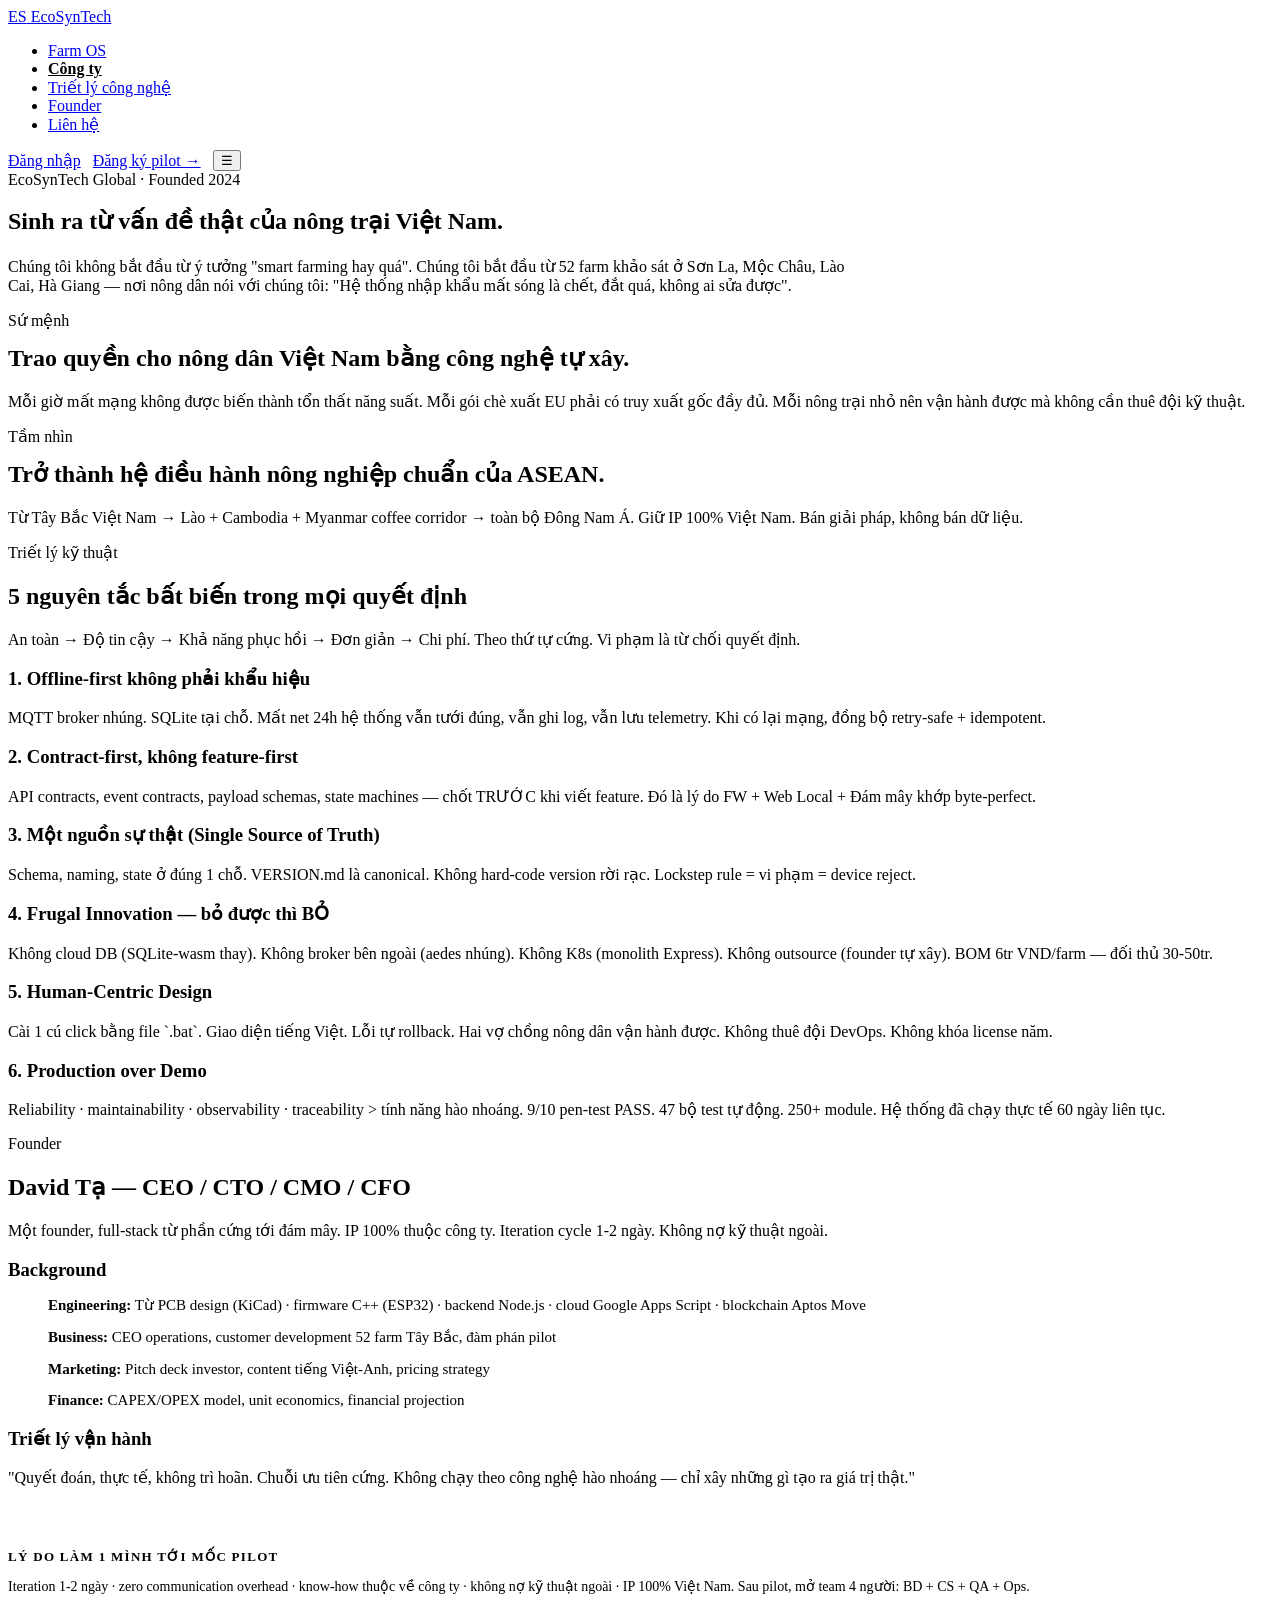
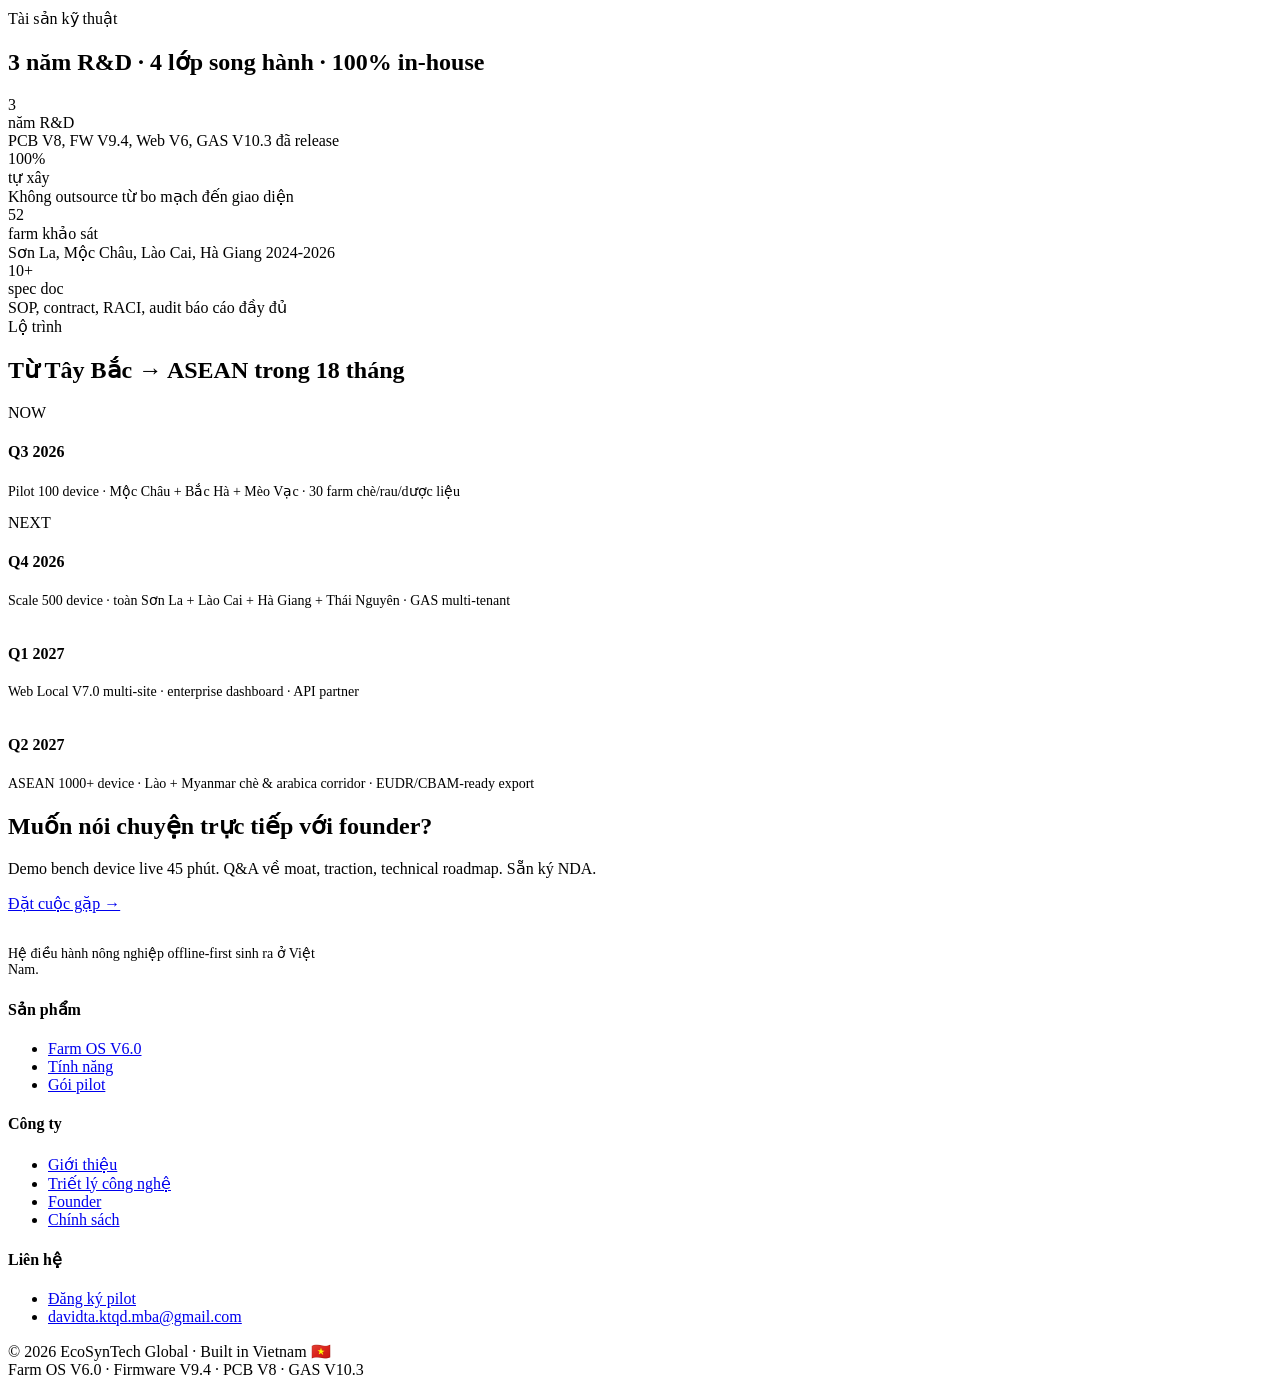
==== about.html @ 5f827bb7 "feat: initial deploy 4-page landing EcoSynTech 2026-06" ====
<!doctype html>
<html lang="vi">
<head>
<meta charset="utf-8">
<meta name="viewport" content="width=device-width, initial-scale=1, viewport-fit=cover">
<title>Về EcoSynTech Global — Founder, sứ mệnh, triết lý công nghệ</title>
<meta name="description" content="EcoSynTech Global: công ty công nghệ nông nghiệp sinh ra ở Việt Nam. Founder full-stack tự xây từ bo mạch đến đám mây. Frugal Innovation · Human-Centric Design.">
<meta name="theme-color" content="#225433">
<link rel="preconnect" href="https://fonts.googleapis.com">
<link rel="preconnect" href="https://fonts.gstatic.com" crossorigin>
<link href="https://fonts.googleapis.com/css2?family=DM+Sans:wght@400;500;600;700&family=Space+Grotesk:wght@400;500;600;700&display=swap" rel="stylesheet">
<link rel="stylesheet" href="/css/landing.css">
</head>
<body>

<header class="nav">
  <div class="container nav-inner">
    <a href="/" class="brand">
      <span class="brand-mark">ES</span>
      <span>EcoSynTech</span>
    </a>
    <nav>
      <ul class="nav-links" id="navLinks">
        <li><a href="/farm-os.html">Farm OS</a></li>
        <li><a href="/about.html" style="color:var(--primary);font-weight:700;">Công ty</a></li>
        <li><a href="#tech">Triết lý công nghệ</a></li>
        <li><a href="#founder">Founder</a></li>
        <li><a href="/pilot.html">Liên hệ</a></li>
      </ul>
    </nav>
    <div style="display:flex;align-items:center;gap:12px;">
      <a href="/launcher.html" class="btn btn-ghost btn-sm">Đăng nhập</a>
      <a href="/pilot.html" class="btn btn-primary btn-sm">Đăng ký pilot →</a>
      <button class="nav-toggle" id="navToggle" aria-label="Menu">☰</button>
    </div>
  </div>
</header>

<!-- Hero About -->
<section class="hero">
  <div class="container">
    <div style="max-width:840px;">
      <span class="pill pill-amber"><span class="pill-dot"></span>EcoSynTech Global · Founded 2024</span>
      <h1 style="margin-top:18px;">Sinh ra từ <span class="em">vấn đề thật</span> của nông trại Việt Nam.</h1>
      <p class="lead" style="margin-top:22px;">Chúng tôi không bắt đầu từ ý tưởng "smart farming hay quá". Chúng tôi bắt đầu từ 52 farm khảo sát ở Sơn La, Mộc Châu, Lào Cai, Hà Giang — nơi nông dân nói với chúng tôi: "Hệ thống nhập khẩu mất sóng là chết, đắt quá, không ai sửa được".</p>
    </div>
  </div>
</section>

<!-- Mission + Vision -->
<section class="section">
  <div class="container">
    <div class="grid grid-2" style="gap:60px;align-items:start;">
      <div>
        <span class="eyebrow">Sứ mệnh</span>
        <h2 style="margin-top:14px;">Trao quyền cho nông dân Việt Nam bằng công nghệ tự xây.</h2>
        <p class="lead" style="margin-top:20px;">Mỗi giờ mất mạng không được biến thành tổn thất năng suất. Mỗi gói chè xuất EU phải có truy xuất gốc đầy đủ. Mỗi nông trại nhỏ nên vận hành được mà không cần thuê đội kỹ thuật.</p>
      </div>
      <div>
        <span class="eyebrow">Tầm nhìn</span>
        <h2 style="margin-top:14px;">Trở thành hệ điều hành nông nghiệp chuẩn của ASEAN.</h2>
        <p class="lead" style="margin-top:20px;">Từ Tây Bắc Việt Nam → Lào + Cambodia + Myanmar coffee corridor → toàn bộ Đông Nam Á. Giữ IP 100% Việt Nam. Bán giải pháp, không bán dữ liệu.</p>
      </div>
    </div>
  </div>
</section>

<!-- Philosophy -->
<section class="section section-dark" id="tech">
  <div class="container">
    <div class="section-head">
      <span class="eyebrow" style="color:var(--amber);">Triết lý kỹ thuật</span>
      <h2>5 nguyên tắc bất biến trong mọi quyết định</h2>
      <p class="lead">An toàn → Độ tin cậy → Khả năng phục hồi → Đơn giản → Chi phí. Theo thứ tự cứng. Vi phạm là từ chối quyết định.</p>
    </div>

    <div class="grid grid-2">
      <div class="card card-dark" style="background:rgba(255,255,255,0.05);border-color:rgba(255,255,255,0.10);">
        <h3>1. Offline-first không phải khẩu hiệu</h3>
        <p class="muted" style="margin-top:10px;">MQTT broker nhúng. SQLite tại chỗ. Mất net 24h hệ thống vẫn tưới đúng, vẫn ghi log, vẫn lưu telemetry. Khi có lại mạng, đồng bộ retry-safe + idempotent.</p>
      </div>
      <div class="card card-dark" style="background:rgba(255,255,255,0.05);border-color:rgba(255,255,255,0.10);">
        <h3>2. Contract-first, không feature-first</h3>
        <p class="muted" style="margin-top:10px;">API contracts, event contracts, payload schemas, state machines — chốt TRƯỚC khi viết feature. Đó là lý do FW + Web Local + Đám mây khớp byte-perfect.</p>
      </div>
      <div class="card card-dark" style="background:rgba(255,255,255,0.05);border-color:rgba(255,255,255,0.10);">
        <h3>3. Một nguồn sự thật (Single Source of Truth)</h3>
        <p class="muted" style="margin-top:10px;">Schema, naming, state ở đúng 1 chỗ. VERSION.md là canonical. Không hard-code version rời rạc. Lockstep rule = vi phạm = device reject.</p>
      </div>
      <div class="card card-dark" style="background:rgba(255,255,255,0.05);border-color:rgba(255,255,255,0.10);">
        <h3>4. Frugal Innovation — bỏ được thì BỎ</h3>
        <p class="muted" style="margin-top:10px;">Không cloud DB (SQLite-wasm thay). Không broker bên ngoài (aedes nhúng). Không K8s (monolith Express). Không outsource (founder tự xây). BOM 6tr VND/farm — đối thủ 30-50tr.</p>
      </div>
      <div class="card card-dark" style="background:rgba(255,255,255,0.05);border-color:rgba(255,255,255,0.10);">
        <h3>5. Human-Centric Design</h3>
        <p class="muted" style="margin-top:10px;">Cài 1 cú click bằng file `.bat`. Giao diện tiếng Việt. Lỗi tự rollback. Hai vợ chồng nông dân vận hành được. Không thuê đội DevOps. Không khóa license năm.</p>
      </div>
      <div class="card card-dark" style="background:rgba(255,255,255,0.05);border-color:rgba(255,255,255,0.10);">
        <h3>6. Production over Demo</h3>
        <p class="muted" style="margin-top:10px;">Reliability · maintainability · observability · traceability > tính năng hào nhoáng. 9/10 pen-test PASS. 47 bộ test tự động. 250+ module. Hệ thống đã chạy thực tế 60 ngày liên tục.</p>
      </div>
    </div>
  </div>
</section>

<!-- Founder section -->
<section class="section" id="founder">
  <div class="container">
    <div class="section-head left">
      <span class="eyebrow">Founder</span>
      <h2>David Tạ — CEO / CTO / CMO / CFO</h2>
      <p class="lead" style="margin-top:14px;">Một founder, full-stack từ phần cứng tới đám mây. IP 100% thuộc công ty. Iteration cycle 1-2 ngày. Không nợ kỹ thuật ngoài.</p>
    </div>

    <div class="grid grid-2" style="gap:50px;align-items:start;">
      <div>
        <div class="card">
          <h3 style="margin-bottom:14px;">Background</h3>
          <ul style="list-style:none;display:flex;flex-direction:column;gap:14px;color:var(--mid);font-size:15px;">
            <li><b style="color:var(--deep);">Engineering:</b> Từ PCB design (KiCad) · firmware C++ (ESP32) · backend Node.js · cloud Google Apps Script · blockchain Aptos Move</li>
            <li><b style="color:var(--deep);">Business:</b> CEO operations, customer development 52 farm Tây Bắc, đàm phán pilot</li>
            <li><b style="color:var(--deep);">Marketing:</b> Pitch deck investor, content tiếng Việt-Anh, pricing strategy</li>
            <li><b style="color:var(--deep);">Finance:</b> CAPEX/OPEX model, unit economics, financial projection</li>
          </ul>
        </div>
      </div>

      <div>
        <div class="card card-dark">
          <h3>Triết lý vận hành</h3>
          <p style="margin-top:14px;color:var(--moss-soft);">"Quyết đoán, thực tế, không trì hoãn. Chuỗi ưu tiên cứng. Không chạy theo công nghệ hào nhoáng — chỉ xây những gì tạo ra giá trị thật."</p>
          <div style="margin-top:24px;padding-top:24px;border-top:1px solid rgba(255,255,255,0.10);">
            <p style="font-size:13px;color:var(--moss);font-weight:600;letter-spacing:0.1em;text-transform:uppercase;">Lý do làm 1 mình tới mốc pilot</p>
            <p style="margin-top:10px;color:var(--moss-soft);font-size:14px;">Iteration 1-2 ngày · zero communication overhead · know-how thuộc về công ty · không nợ kỹ thuật ngoài · IP 100% Việt Nam. Sau pilot, mở team 4 người: BD + CS + QA + Ops.</p>
          </div>
        </div>
      </div>
    </div>
  </div>
</section>

<!-- Stack tech visual -->
<section class="section" style="background:var(--cream);">
  <div class="container">
    <div class="section-head">
      <span class="eyebrow">Tài sản kỹ thuật</span>
      <h2>3 năm R&D · 4 lớp song hành · 100% in-house</h2>
    </div>

    <div class="grid grid-4">
      <div class="stat-block text-center">
        <div class="n">3</div>
        <div class="l">năm R&D</div>
        <div class="d">PCB V8, FW V9.4, Web V6, GAS V10.3 đã release</div>
      </div>
      <div class="stat-block text-center">
        <div class="n">100%</div>
        <div class="l">tự xây</div>
        <div class="d">Không outsource từ bo mạch đến giao diện</div>
      </div>
      <div class="stat-block text-center">
        <div class="n">52</div>
        <div class="l">farm khảo sát</div>
        <div class="d">Sơn La, Mộc Châu, Lào Cai, Hà Giang 2024-2026</div>
      </div>
      <div class="stat-block text-center">
        <div class="n">10+</div>
        <div class="l">spec doc</div>
        <div class="d">SOP, contract, RACI, audit báo cáo đầy đủ</div>
      </div>
    </div>
  </div>
</section>

<!-- Lockstep timeline -->
<section class="section">
  <div class="container">
    <div class="section-head left">
      <span class="eyebrow">Lộ trình</span>
      <h2>Từ Tây Bắc → ASEAN trong 18 tháng</h2>
    </div>

    <div class="grid" style="grid-template-columns:repeat(4,1fr); gap:16px;">
      <div class="card">
        <span class="pill pill-amber" style="margin-bottom:14px;"><span class="pill-dot"></span>NOW</span>
        <h4>Q3 2026</h4>
        <p class="muted" style="margin-top:8px;font-size:14px;">Pilot 100 device · Mộc Châu + Bắc Hà + Mèo Vạc · 30 farm chè/rau/dược liệu</p>
      </div>
      <div class="card">
        <span class="pill" style="margin-bottom:14px;background:var(--cream);">NEXT</span>
        <h4>Q4 2026</h4>
        <p class="muted" style="margin-top:8px;font-size:14px;">Scale 500 device · toàn Sơn La + Lào Cai + Hà Giang + Thái Nguyên · GAS multi-tenant</p>
      </div>
      <div class="card">
        <h4 style="margin-top:36px;">Q1 2027</h4>
        <p class="muted" style="margin-top:8px;font-size:14px;">Web Local V7.0 multi-site · enterprise dashboard · API partner</p>
      </div>
      <div class="card">
        <h4 style="margin-top:36px;">Q2 2027</h4>
        <p class="muted" style="margin-top:8px;font-size:14px;">ASEAN 1000+ device · Lào + Myanmar chè & arabica corridor · EUDR/CBAM-ready export</p>
      </div>
    </div>
  </div>
</section>

<!-- CTA -->
<section class="section">
  <div class="container">
    <div class="cta-banner">
      <div>
        <h2>Muốn nói chuyện trực tiếp với founder?</h2>
        <p class="lead" style="margin-top:14px;">Demo bench device live 45 phút. Q&A về moat, traction, technical roadmap. Sẵn ký NDA.</p>
      </div>
      <div class="actions">
        <a href="/pilot.html" class="btn btn-amber btn-lg">Đặt cuộc gặp →</a>
      </div>
    </div>
  </div>
</section>

<footer class="footer">
  <div class="container">
    <div class="footer-grid">
      <div>
        <div class="brand" style="color:#fff;"><span class="brand-mark">ES</span><span>EcoSynTech Global</span></div>
        <p style="margin-top:14px;font-size:14px;max-width:340px;">Hệ điều hành nông nghiệp offline-first sinh ra ở Việt Nam.</p>
      </div>
      <div>
        <h4>Sản phẩm</h4>
        <ul><li><a href="/farm-os.html">Farm OS V6.0</a></li><li><a href="/farm-os.html#features">Tính năng</a></li><li><a href="/farm-os.html#pricing">Gói pilot</a></li></ul>
      </div>
      <div>
        <h4>Công ty</h4>
        <ul><li><a href="/about.html">Giới thiệu</a></li><li><a href="/about.html#tech">Triết lý công nghệ</a></li><li><a href="/about.html#founder">Founder</a></li><li><a href="/policies.html">Chính sách</a></li></ul>
      </div>
      <div>
        <h4>Liên hệ</h4>
        <ul><li><a href="/pilot.html">Đăng ký pilot</a></li><li><a href="mailto:davidta.ktqd.mba@gmail.com">davidta.ktqd.mba@gmail.com</a></li></ul>
      </div>
    </div>
    <div class="footer-bottom">
      <div>© 2026 EcoSynTech Global · Built in Vietnam 🇻🇳</div>
      <div>Farm OS V6.0 · Firmware V9.4 · PCB V8 · GAS V10.3</div>
    </div>
  </div>
</footer>

<script>document.getElementById('navToggle')?.addEventListener('click',function(){document.getElementById('navLinks').classList.toggle('open');});</script>
</body>
</html>
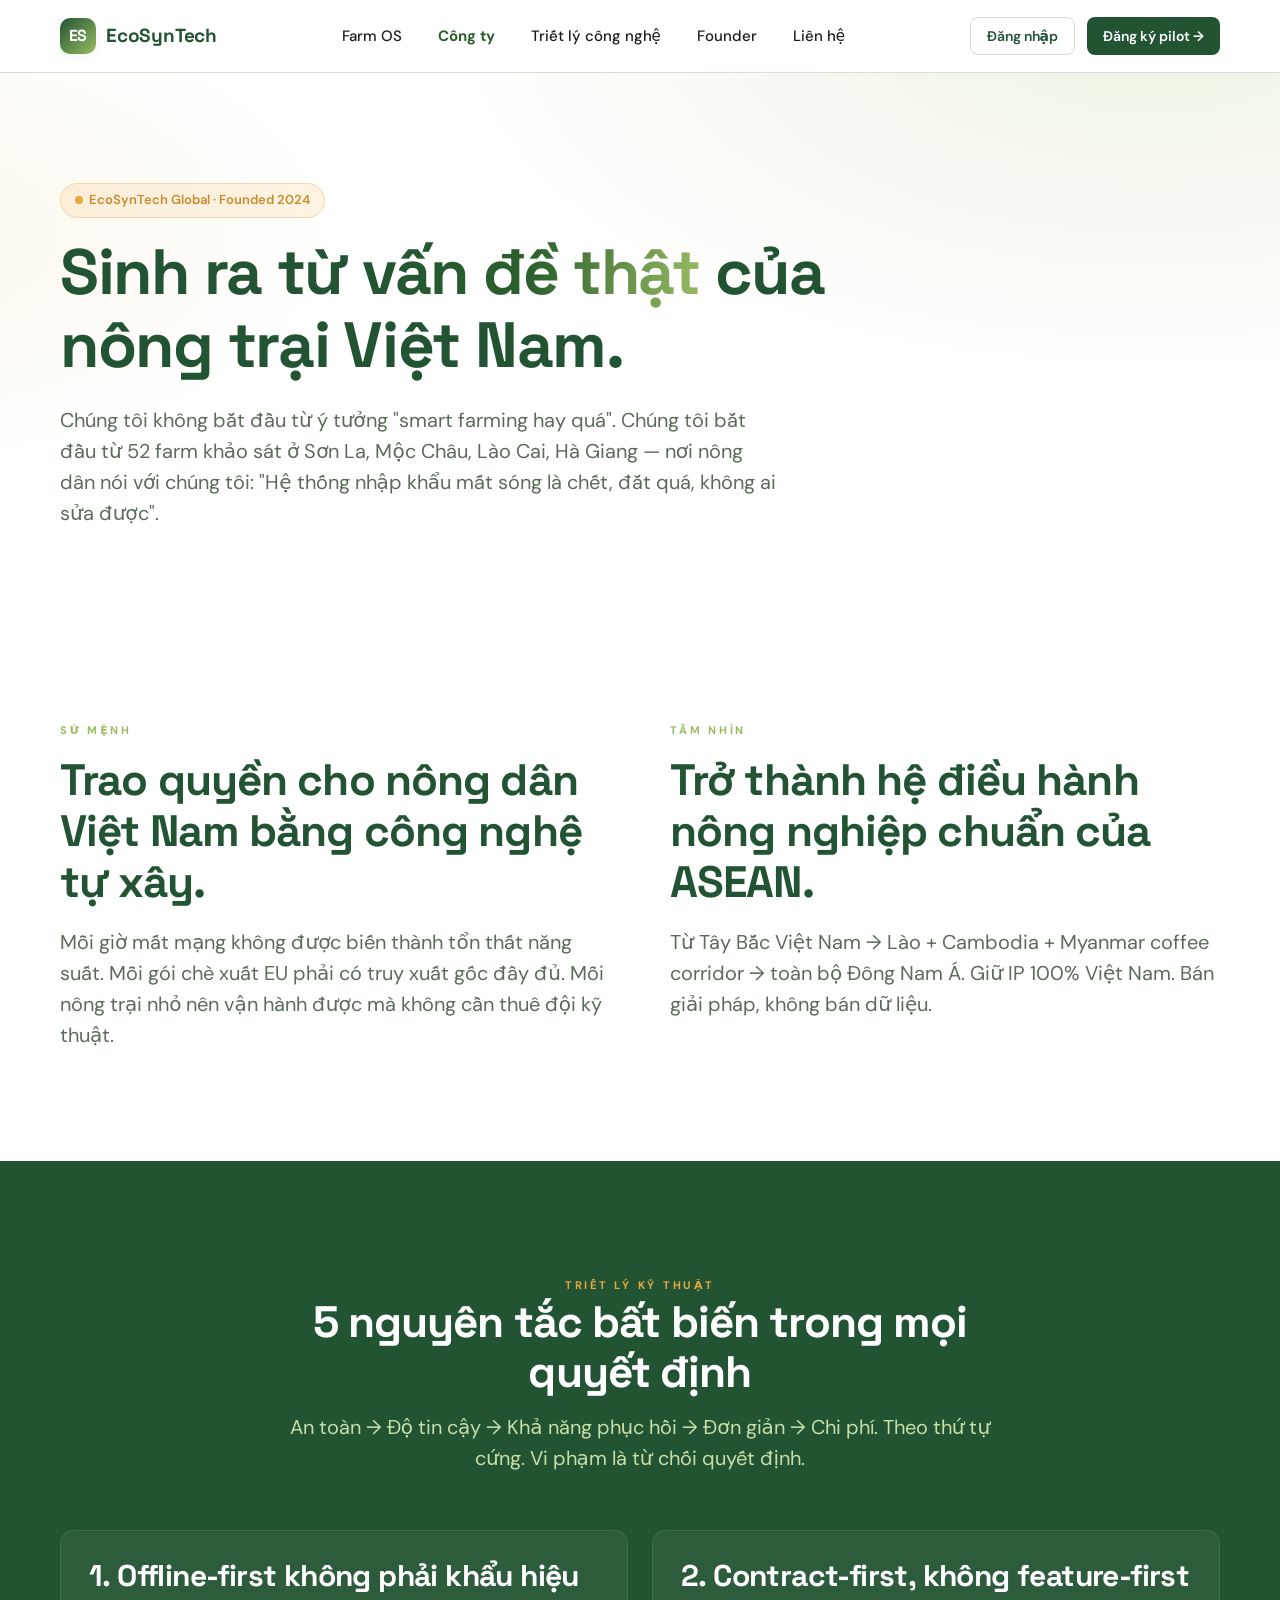
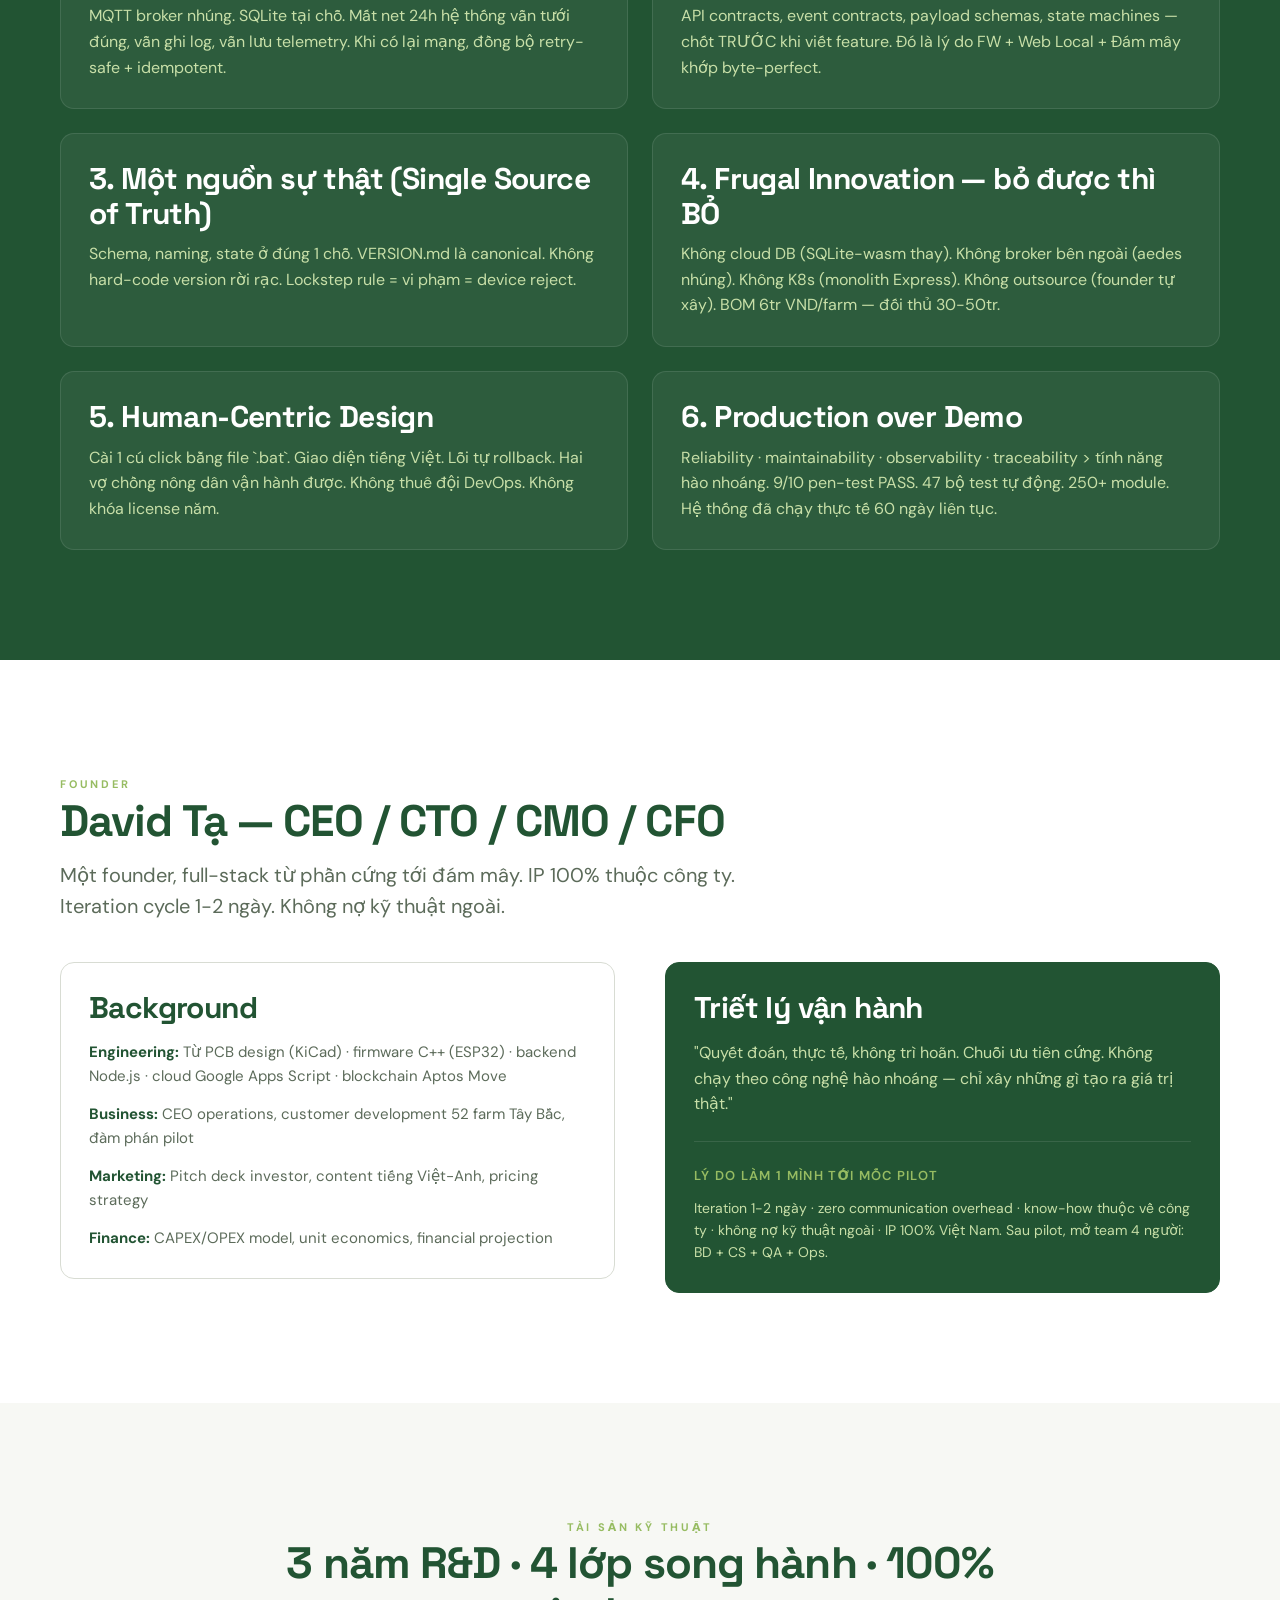
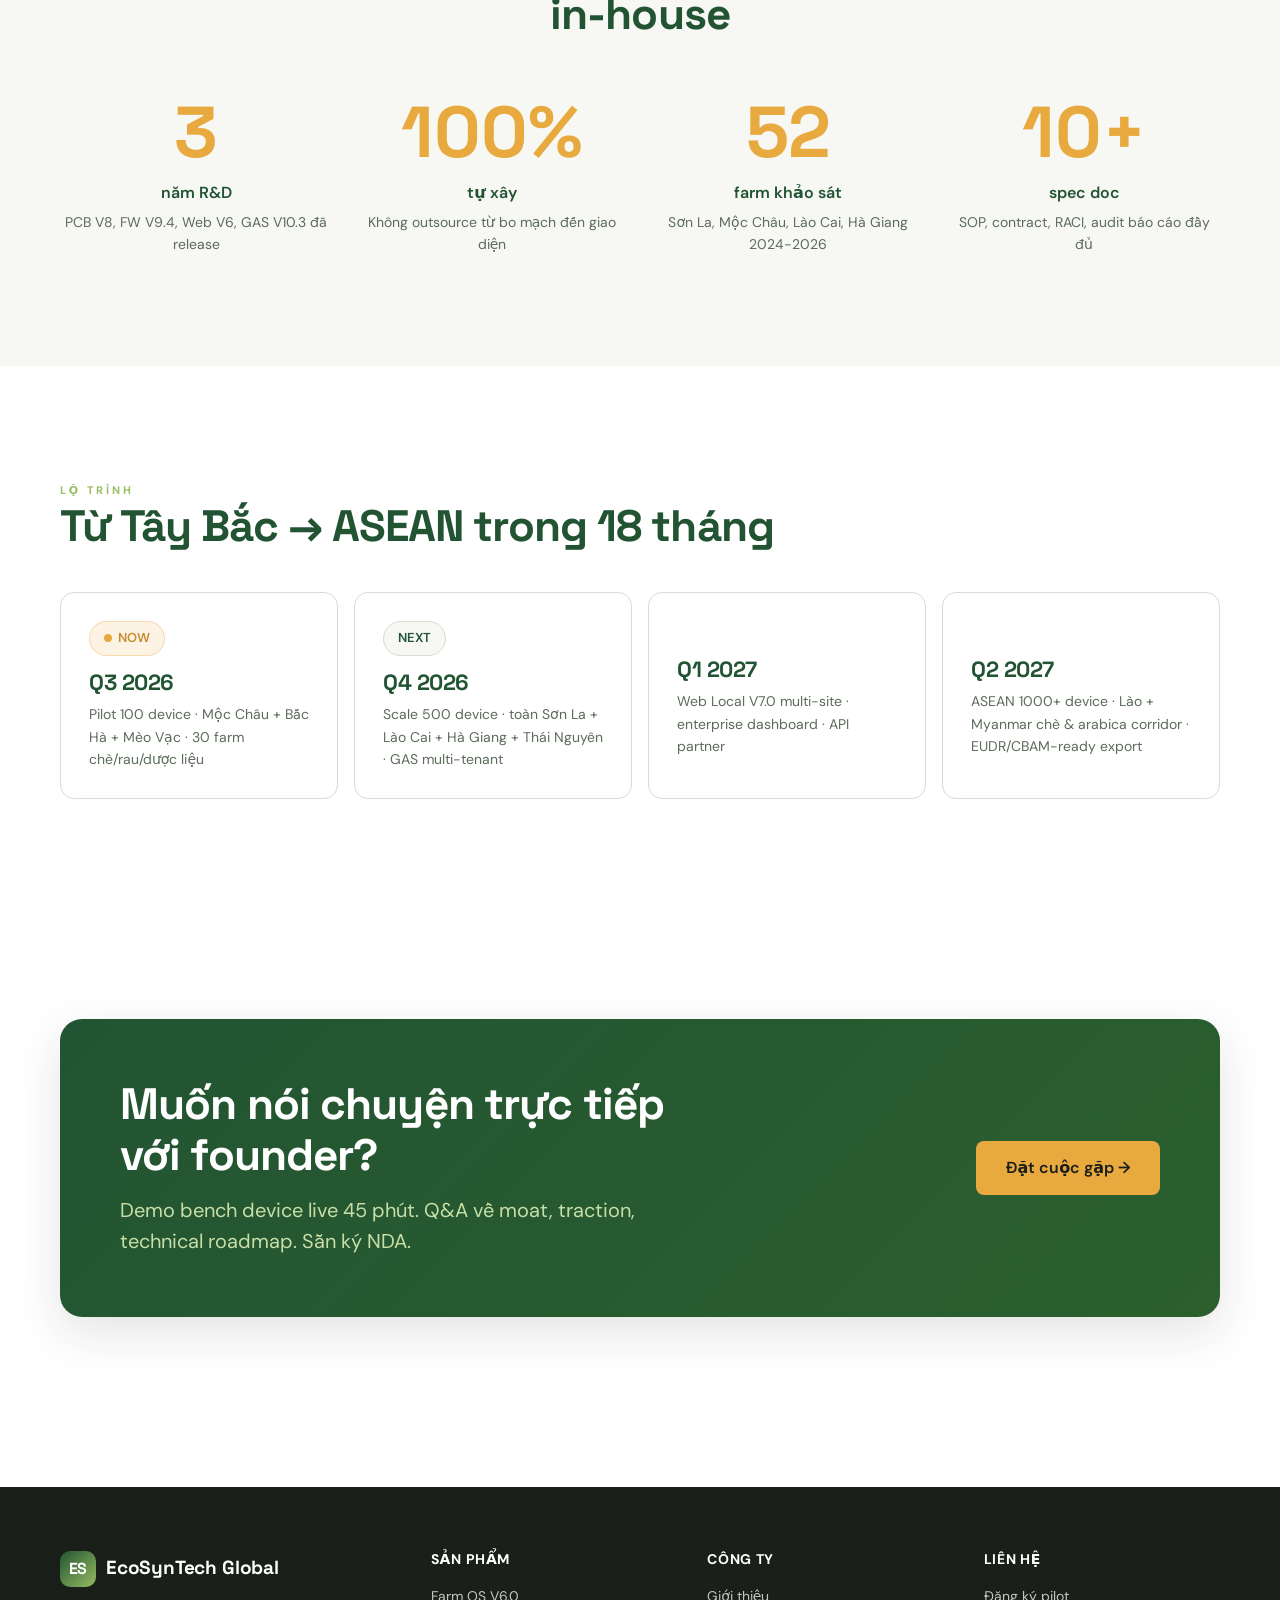
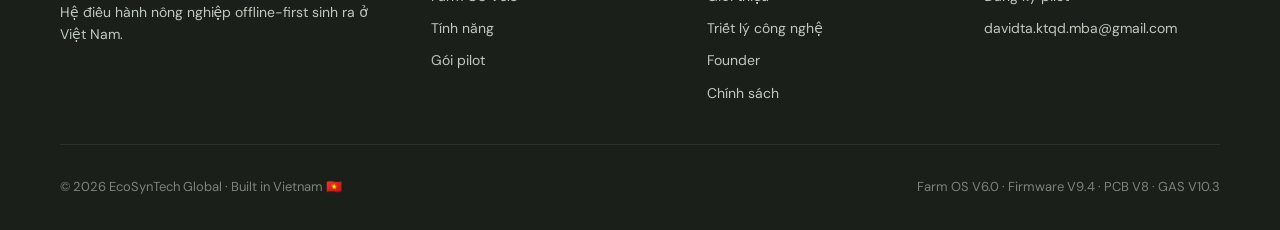
==== commit 541597f8: "fix: relative paths for GitHub Pages subpath Convert all internal href from absolute /path.html to r" ====
--- a/about.html
+++ b/about.html
@@ -9,28 +9,28 @@
 <link rel="preconnect" href="https://fonts.googleapis.com">
 <link rel="preconnect" href="https://fonts.gstatic.com" crossorigin>
 <link href="https://fonts.googleapis.com/css2?family=DM+Sans:wght@400;500;600;700&family=Space+Grotesk:wght@400;500;600;700&display=swap" rel="stylesheet">
-<link rel="stylesheet" href="/css/landing.css">
+<link rel="stylesheet" href="css/landing.css">
 </head>
 <body>
 
 <header class="nav">
   <div class="container nav-inner">
-    <a href="/" class="brand">
+    <a href="index.html" class="brand">
       <span class="brand-mark">ES</span>
       <span>EcoSynTech</span>
     </a>
     <nav>
       <ul class="nav-links" id="navLinks">
-        <li><a href="/farm-os.html">Farm OS</a></li>
-        <li><a href="/about.html" style="color:var(--primary);font-weight:700;">Công ty</a></li>
+        <li><a href="farm-os.html">Farm OS</a></li>
+        <li><a href="about.html" style="color:var(--primary);font-weight:700;">Công ty</a></li>
         <li><a href="#tech">Triết lý công nghệ</a></li>
         <li><a href="#founder">Founder</a></li>
-        <li><a href="/pilot.html">Liên hệ</a></li>
+        <li><a href="pilot.html">Liên hệ</a></li>
       </ul>
     </nav>
     <div style="display:flex;align-items:center;gap:12px;">
-      <a href="/launcher.html" class="btn btn-ghost btn-sm">Đăng nhập</a>
-      <a href="/pilot.html" class="btn btn-primary btn-sm">Đăng ký pilot →</a>
+      <a href="launcher.html" class="btn btn-ghost btn-sm">Đăng nhập</a>
+      <a href="pilot.html" class="btn btn-primary btn-sm">Đăng ký pilot →</a>
       <button class="nav-toggle" id="navToggle" aria-label="Menu">☰</button>
     </div>
   </div>
@@ -212,7 +212,7 @@
         <p class="lead" style="margin-top:14px;">Demo bench device live 45 phút. Q&A về moat, traction, technical roadmap. Sẵn ký NDA.</p>
       </div>
       <div class="actions">
-        <a href="/pilot.html" class="btn btn-amber btn-lg">Đặt cuộc gặp →</a>
+        <a href="pilot.html" class="btn btn-amber btn-lg">Đặt cuộc gặp →</a>
       </div>
     </div>
   </div>
@@ -227,15 +227,15 @@
       </div>
       <div>
         <h4>Sản phẩm</h4>
-        <ul><li><a href="/farm-os.html">Farm OS V6.0</a></li><li><a href="/farm-os.html#features">Tính năng</a></li><li><a href="/farm-os.html#pricing">Gói pilot</a></li></ul>
+        <ul><li><a href="farm-os.html">Farm OS V6.0</a></li><li><a href="farm-os.html#features">Tính năng</a></li><li><a href="farm-os.html#pricing">Gói pilot</a></li></ul>
       </div>
       <div>
         <h4>Công ty</h4>
-        <ul><li><a href="/about.html">Giới thiệu</a></li><li><a href="/about.html#tech">Triết lý công nghệ</a></li><li><a href="/about.html#founder">Founder</a></li><li><a href="/policies.html">Chính sách</a></li></ul>
+        <ul><li><a href="about.html">Giới thiệu</a></li><li><a href="about.html#tech">Triết lý công nghệ</a></li><li><a href="about.html#founder">Founder</a></li><li><a href="policies.html">Chính sách</a></li></ul>
       </div>
       <div>
         <h4>Liên hệ</h4>
-        <ul><li><a href="/pilot.html">Đăng ký pilot</a></li><li><a href="mailto:davidta.ktqd.mba@gmail.com">davidta.ktqd.mba@gmail.com</a></li></ul>
+        <ul><li><a href="pilot.html">Đăng ký pilot</a></li><li><a href="mailto:davidta.ktqd.mba@gmail.com">davidta.ktqd.mba@gmail.com</a></li></ul>
       </div>
     </div>
     <div class="footer-bottom">
--- a/css/landing.css
+++ b/css/landing.css
@@ -0,0 +1,544 @@
+/* ============================================================
+ * EcoSynTech Global — Landing Design System V1
+ * Brand: Forest & Moss & Amber. Vietnamese-first. Mobile-first.
+ * ============================================================ */
+
+:root {
+  /* Brand palette — consistent với pitch deck investor */
+  --deep:    #225433;
+  --primary: #2C5F2D;
+  --moss:    #97BC62;
+  --moss-soft: #C8DFA8;
+  --amber:   #E8A93F;
+  --amber-warm: #C68C2D;
+  --ink:     #1B1F1A;
+  --mid:     #5C6B5A;
+  --soft:    #8B9A88;
+  --cream:   #F7F8F4;
+  --line:    #D8DCD3;
+  --bg:      #FFFFFF;
+
+  /* Typography */
+  --font-display: 'Space Grotesk', 'Inter', -apple-system, BlinkMacSystemFont, 'Segoe UI', system-ui, sans-serif;
+  --font-body: 'DM Sans', 'Inter', -apple-system, BlinkMacSystemFont, 'Segoe UI', system-ui, sans-serif;
+
+  /* Sizes */
+  --container: 1240px;
+  --gutter: clamp(20px, 4vw, 40px);
+  --radius-sm: 8px;
+  --radius: 14px;
+  --radius-lg: 22px;
+
+  /* Shadows */
+  --shadow-sm: 0 2px 8px rgba(27,31,26,0.06);
+  --shadow:    0 8px 24px rgba(27,31,26,0.08);
+  --shadow-lg: 0 16px 48px rgba(27,31,26,0.12);
+}
+
+* { margin: 0; padding: 0; box-sizing: border-box; }
+
+html { scroll-behavior: smooth; -webkit-text-size-adjust: 100%; }
+
+body {
+  font-family: var(--font-body);
+  font-size: 16px;
+  line-height: 1.6;
+  color: var(--ink);
+  background: var(--bg);
+  -webkit-font-smoothing: antialiased;
+  -moz-osx-font-smoothing: grayscale;
+}
+
+img, svg { display: block; max-width: 100%; height: auto; }
+
+a { color: var(--primary); text-decoration: none; transition: color .15s ease; }
+a:hover { color: var(--deep); }
+
+button { font-family: inherit; cursor: pointer; }
+
+/* === Layout === */
+.container {
+  max-width: var(--container);
+  margin: 0 auto;
+  padding: 0 var(--gutter);
+}
+
+.section {
+  padding: clamp(56px, 9vw, 110px) 0;
+}
+
+.section-sm {
+  padding: clamp(40px, 6vw, 72px) 0;
+}
+
+/* === Typography === */
+h1, h2, h3, h4, h5, h6 {
+  font-family: var(--font-display);
+  font-weight: 700;
+  letter-spacing: -0.02em;
+  line-height: 1.15;
+  color: var(--deep);
+}
+
+h1 { font-size: clamp(36px, 5.5vw, 64px); }
+h2 { font-size: clamp(28px, 3.5vw, 44px); }
+h3 { font-size: clamp(22px, 2.5vw, 30px); }
+h4 { font-size: clamp(18px, 1.8vw, 22px); }
+
+.eyebrow {
+  font-family: var(--font-body);
+  font-weight: 700;
+  font-size: 11px;
+  letter-spacing: 0.25em;
+  text-transform: uppercase;
+  color: var(--moss);
+  margin-bottom: 16px;
+}
+
+.lead {
+  font-size: clamp(17px, 1.8vw, 20px);
+  line-height: 1.55;
+  color: var(--mid);
+  max-width: 720px;
+}
+
+.muted { color: var(--mid); }
+.tiny  { font-size: 13px; color: var(--soft); }
+
+/* === Nav === */
+.nav {
+  position: sticky;
+  top: 0;
+  z-index: 100;
+  background: rgba(255,255,255,0.92);
+  backdrop-filter: saturate(180%) blur(12px);
+  -webkit-backdrop-filter: saturate(180%) blur(12px);
+  border-bottom: 1px solid var(--line);
+}
+.nav-inner {
+  display: flex;
+  align-items: center;
+  justify-content: space-between;
+  height: 72px;
+}
+.brand {
+  display: flex;
+  align-items: center;
+  gap: 10px;
+  font-family: var(--font-display);
+  font-weight: 700;
+  font-size: 19px;
+  color: var(--deep);
+  letter-spacing: -0.01em;
+}
+.brand-mark {
+  width: 36px; height: 36px;
+  border-radius: 10px;
+  background: linear-gradient(135deg, var(--deep) 0%, var(--moss) 100%);
+  display: grid; place-items: center;
+  color: #fff;
+  font-weight: 800;
+  font-size: 16px;
+  font-family: var(--font-display);
+  letter-spacing: -0.04em;
+  box-shadow: var(--shadow-sm);
+}
+.nav-links {
+  display: flex;
+  gap: 36px;
+  list-style: none;
+}
+.nav-links a {
+  color: var(--ink);
+  font-weight: 500;
+  font-size: 15px;
+}
+.nav-links a:hover { color: var(--primary); }
+.nav-cta {
+  display: inline-flex;
+  align-items: center;
+  gap: 6px;
+}
+.nav-toggle {
+  display: none;
+  background: none; border: none;
+  width: 40px; height: 40px;
+  font-size: 22px;
+  color: var(--deep);
+}
+
+@media (max-width: 880px) {
+  .nav-links { display: none; }
+  .nav-toggle { display: block; }
+  .nav-links.open {
+    display: flex;
+    flex-direction: column;
+    gap: 0;
+    position: absolute;
+    top: 72px; left: 0; right: 0;
+    background: #fff;
+    border-bottom: 1px solid var(--line);
+    padding: 8px 0;
+  }
+  .nav-links.open li { border-top: 1px solid var(--line); }
+  .nav-links.open a { display: block; padding: 14px var(--gutter); }
+}
+
+/* === Buttons === */
+.btn {
+  display: inline-flex;
+  align-items: center;
+  justify-content: center;
+  gap: 8px;
+  height: 46px;
+  padding: 0 22px;
+  border-radius: var(--radius-sm);
+  font-family: var(--font-body);
+  font-weight: 600;
+  font-size: 15px;
+  border: none;
+  text-decoration: none;
+  cursor: pointer;
+  transition: all .18s ease;
+  white-space: nowrap;
+}
+.btn-primary {
+  background: var(--deep);
+  color: #fff;
+}
+.btn-primary:hover {
+  background: var(--ink);
+  color: #fff;
+  transform: translateY(-1px);
+  box-shadow: 0 6px 16px rgba(34,84,51,0.25);
+}
+.btn-amber {
+  background: var(--amber);
+  color: var(--ink);
+}
+.btn-amber:hover {
+  background: var(--amber-warm);
+  color: #fff;
+  transform: translateY(-1px);
+}
+.btn-ghost {
+  background: transparent;
+  color: var(--deep);
+  border: 1.5px solid var(--line);
+}
+.btn-ghost:hover {
+  border-color: var(--deep);
+  color: var(--deep);
+}
+.btn-sm { height: 38px; padding: 0 16px; font-size: 14px; }
+.btn-lg { height: 54px; padding: 0 30px; font-size: 16px; }
+
+/* === Pill / badge === */
+.pill {
+  display: inline-flex;
+  align-items: center;
+  gap: 6px;
+  padding: 6px 14px;
+  border-radius: 999px;
+  background: var(--cream);
+  border: 1px solid var(--line);
+  font-size: 13px;
+  font-weight: 600;
+  color: var(--deep);
+}
+.pill-amber {
+  background: rgba(232,169,63,0.14);
+  border-color: rgba(232,169,63,0.35);
+  color: var(--amber-warm);
+}
+.pill-dot {
+  width: 8px; height: 8px;
+  border-radius: 999px;
+  background: var(--amber);
+}
+
+/* === Cards === */
+.card {
+  background: #fff;
+  border: 1px solid var(--line);
+  border-radius: var(--radius);
+  padding: 28px;
+  transition: transform .2s ease, box-shadow .2s ease;
+}
+.card:hover {
+  transform: translateY(-3px);
+  box-shadow: var(--shadow);
+  border-color: var(--moss);
+}
+.card-dark {
+  background: var(--deep);
+  color: #fff;
+  border-color: var(--deep);
+}
+.card-dark h3, .card-dark h4 { color: #fff; }
+.card-dark .muted { color: var(--moss-soft); }
+
+/* === Grid === */
+.grid { display: grid; gap: 24px; }
+.grid-2 { grid-template-columns: repeat(2, minmax(0, 1fr)); }
+.grid-3 { grid-template-columns: repeat(3, minmax(0, 1fr)); }
+.grid-4 { grid-template-columns: repeat(4, minmax(0, 1fr)); }
+@media (max-width: 880px) {
+  .grid-3, .grid-4 { grid-template-columns: 1fr; }
+  .grid-2 { grid-template-columns: 1fr; }
+}
+
+/* === HERO === */
+.hero {
+  position: relative;
+  padding: clamp(56px, 9vw, 110px) 0 clamp(40px, 6vw, 80px);
+  overflow: hidden;
+  background:
+    radial-gradient(1200px 600px at 90% -10%, rgba(151,188,98,0.18), transparent 60%),
+    radial-gradient(800px 400px at -10% 30%, rgba(232,169,63,0.10), transparent 60%),
+    #fff;
+}
+.hero-grid {
+  display: grid;
+  grid-template-columns: 1.05fr 0.95fr;
+  gap: 60px;
+  align-items: center;
+}
+@media (max-width: 980px) {
+  .hero-grid { grid-template-columns: 1fr; gap: 40px; }
+}
+.hero h1 {
+  margin-top: 18px;
+  margin-bottom: 22px;
+}
+.hero h1 .em {
+  background: linear-gradient(95deg, var(--deep) 0%, var(--primary) 50%, var(--moss) 100%);
+  -webkit-background-clip: text;
+  background-clip: text;
+  color: transparent;
+}
+.hero-cta {
+  display: flex;
+  gap: 14px;
+  flex-wrap: wrap;
+  margin-top: 30px;
+}
+.hero-meta {
+  display: flex;
+  gap: 28px;
+  margin-top: 36px;
+  flex-wrap: wrap;
+  padding-top: 26px;
+  border-top: 1px solid var(--line);
+}
+.hero-meta .item .n {
+  font-family: var(--font-display);
+  font-weight: 700;
+  font-size: 26px;
+  color: var(--deep);
+}
+.hero-meta .item .l {
+  font-size: 12px;
+  color: var(--mid);
+  margin-top: 2px;
+}
+
+/* === Hero visual (SVG illustration) === */
+.hero-art {
+  position: relative;
+  aspect-ratio: 1.05 / 1;
+  background: linear-gradient(155deg, var(--cream) 0%, #fff 100%);
+  border-radius: var(--radius-lg);
+  border: 1px solid var(--line);
+  overflow: hidden;
+  box-shadow: var(--shadow);
+}
+
+/* === Section heading === */
+.section-head {
+  text-align: center;
+  max-width: 760px;
+  margin: 0 auto 56px;
+}
+.section-head .lead { margin: 14px auto 0; }
+.section-head.left {
+  text-align: left;
+  max-width: 100%;
+  margin-bottom: 40px;
+}
+.section-head.left .lead { margin-left: 0; margin-right: 0; }
+
+/* === Big stat === */
+.stat-block .n {
+  font-family: var(--font-display);
+  font-weight: 700;
+  font-size: clamp(40px, 6vw, 72px);
+  color: var(--amber);
+  line-height: 1;
+}
+.stat-block .l {
+  margin-top: 12px;
+  color: var(--deep);
+  font-weight: 600;
+}
+.stat-block .d {
+  margin-top: 6px;
+  color: var(--mid);
+  font-size: 14px;
+}
+
+/* === Feature card === */
+.feature {
+  padding: 28px;
+  border-radius: var(--radius);
+  background: #fff;
+  border: 1px solid var(--line);
+  transition: all .2s ease;
+  height: 100%;
+}
+.feature:hover { border-color: var(--moss); box-shadow: var(--shadow); }
+.feature-ic {
+  width: 44px; height: 44px;
+  border-radius: 12px;
+  background: rgba(151,188,98,0.18);
+  display: grid; place-items: center;
+  color: var(--deep);
+  margin-bottom: 18px;
+}
+.feature h3 {
+  font-size: 19px;
+  margin-bottom: 8px;
+}
+.feature p { color: var(--mid); font-size: 15px; }
+
+/* === Section: dark === */
+.section-dark {
+  background: var(--deep);
+  color: #fff;
+}
+.section-dark h2, .section-dark h3 { color: #fff; }
+.section-dark .lead { color: var(--moss-soft); }
+
+/* === Steps numbered === */
+.steps { counter-reset: step; }
+.step {
+  display: grid;
+  grid-template-columns: 56px 1fr;
+  gap: 22px;
+  padding: 22px 0;
+  border-top: 1px solid var(--line);
+}
+.step:first-child { border-top: none; padding-top: 0; }
+.step-num {
+  width: 44px; height: 44px;
+  border-radius: 12px;
+  background: var(--deep);
+  color: #fff;
+  display: grid;
+  place-items: center;
+  font-family: var(--font-display);
+  font-weight: 700;
+  font-size: 18px;
+}
+.step h4 { margin-bottom: 6px; }
+.step p { color: var(--mid); font-size: 15px; }
+
+/* === CTA banner === */
+.cta-banner {
+  background: linear-gradient(135deg, var(--deep) 0%, var(--primary) 100%);
+  color: #fff;
+  border-radius: var(--radius-lg);
+  padding: clamp(36px, 5vw, 60px);
+  display: grid;
+  grid-template-columns: 1.4fr 1fr;
+  gap: 32px;
+  align-items: center;
+  box-shadow: var(--shadow-lg);
+}
+.cta-banner h2 { color: #fff; }
+.cta-banner .lead { color: var(--moss-soft); }
+.cta-banner .actions { display: flex; gap: 14px; justify-content: flex-end; flex-wrap: wrap; }
+@media (max-width: 880px) {
+  .cta-banner { grid-template-columns: 1fr; }
+  .cta-banner .actions { justify-content: flex-start; }
+}
+
+/* === Footer === */
+.footer {
+  background: var(--ink);
+  color: #BFC9BD;
+  padding: 64px 0 32px;
+  margin-top: 60px;
+}
+.footer h4 {
+  color: #fff;
+  font-size: 14px;
+  margin-bottom: 18px;
+  letter-spacing: 0.05em;
+  text-transform: uppercase;
+  font-family: var(--font-body);
+}
+.footer a { color: #BFC9BD; }
+.footer a:hover { color: var(--moss); }
+.footer ul { list-style: none; display: flex; flex-direction: column; gap: 10px; font-size: 14px; }
+.footer-grid {
+  display: grid;
+  grid-template-columns: 1.4fr repeat(3, 1fr);
+  gap: 40px;
+  padding-bottom: 40px;
+  border-bottom: 1px solid rgba(255,255,255,0.08);
+}
+@media (max-width: 880px) {
+  .footer-grid { grid-template-columns: 1fr 1fr; gap: 32px; }
+}
+.footer-bottom {
+  margin-top: 32px;
+  display: flex;
+  justify-content: space-between;
+  align-items: center;
+  flex-wrap: wrap;
+  gap: 16px;
+  font-size: 13px;
+  color: #7A847A;
+}
+
+/* === Forms === */
+.form-grid {
+  display: grid;
+  gap: 16px;
+}
+.field label {
+  display: block;
+  font-weight: 600;
+  font-size: 14px;
+  color: var(--deep);
+  margin-bottom: 6px;
+}
+.field input, .field select, .field textarea {
+  width: 100%;
+  padding: 12px 14px;
+  border: 1.5px solid var(--line);
+  border-radius: var(--radius-sm);
+  font-family: var(--font-body);
+  font-size: 15px;
+  background: #fff;
+  color: var(--ink);
+  transition: border-color .15s;
+}
+.field input:focus, .field select:focus, .field textarea:focus {
+  outline: none;
+  border-color: var(--deep);
+  box-shadow: 0 0 0 3px rgba(34,84,51,0.10);
+}
+.field textarea { resize: vertical; min-height: 120px; }
+
+/* === Utility === */
+.text-center { text-align: center; }
+.text-right { text-align: right; }
+.mt-1 { margin-top: 8px; }
+.mt-2 { margin-top: 16px; }
+.mt-3 { margin-top: 24px; }
+.mt-4 { margin-top: 32px; }
+.mt-6 { margin-top: 48px; }
+
+.hidden { display: none !important; }
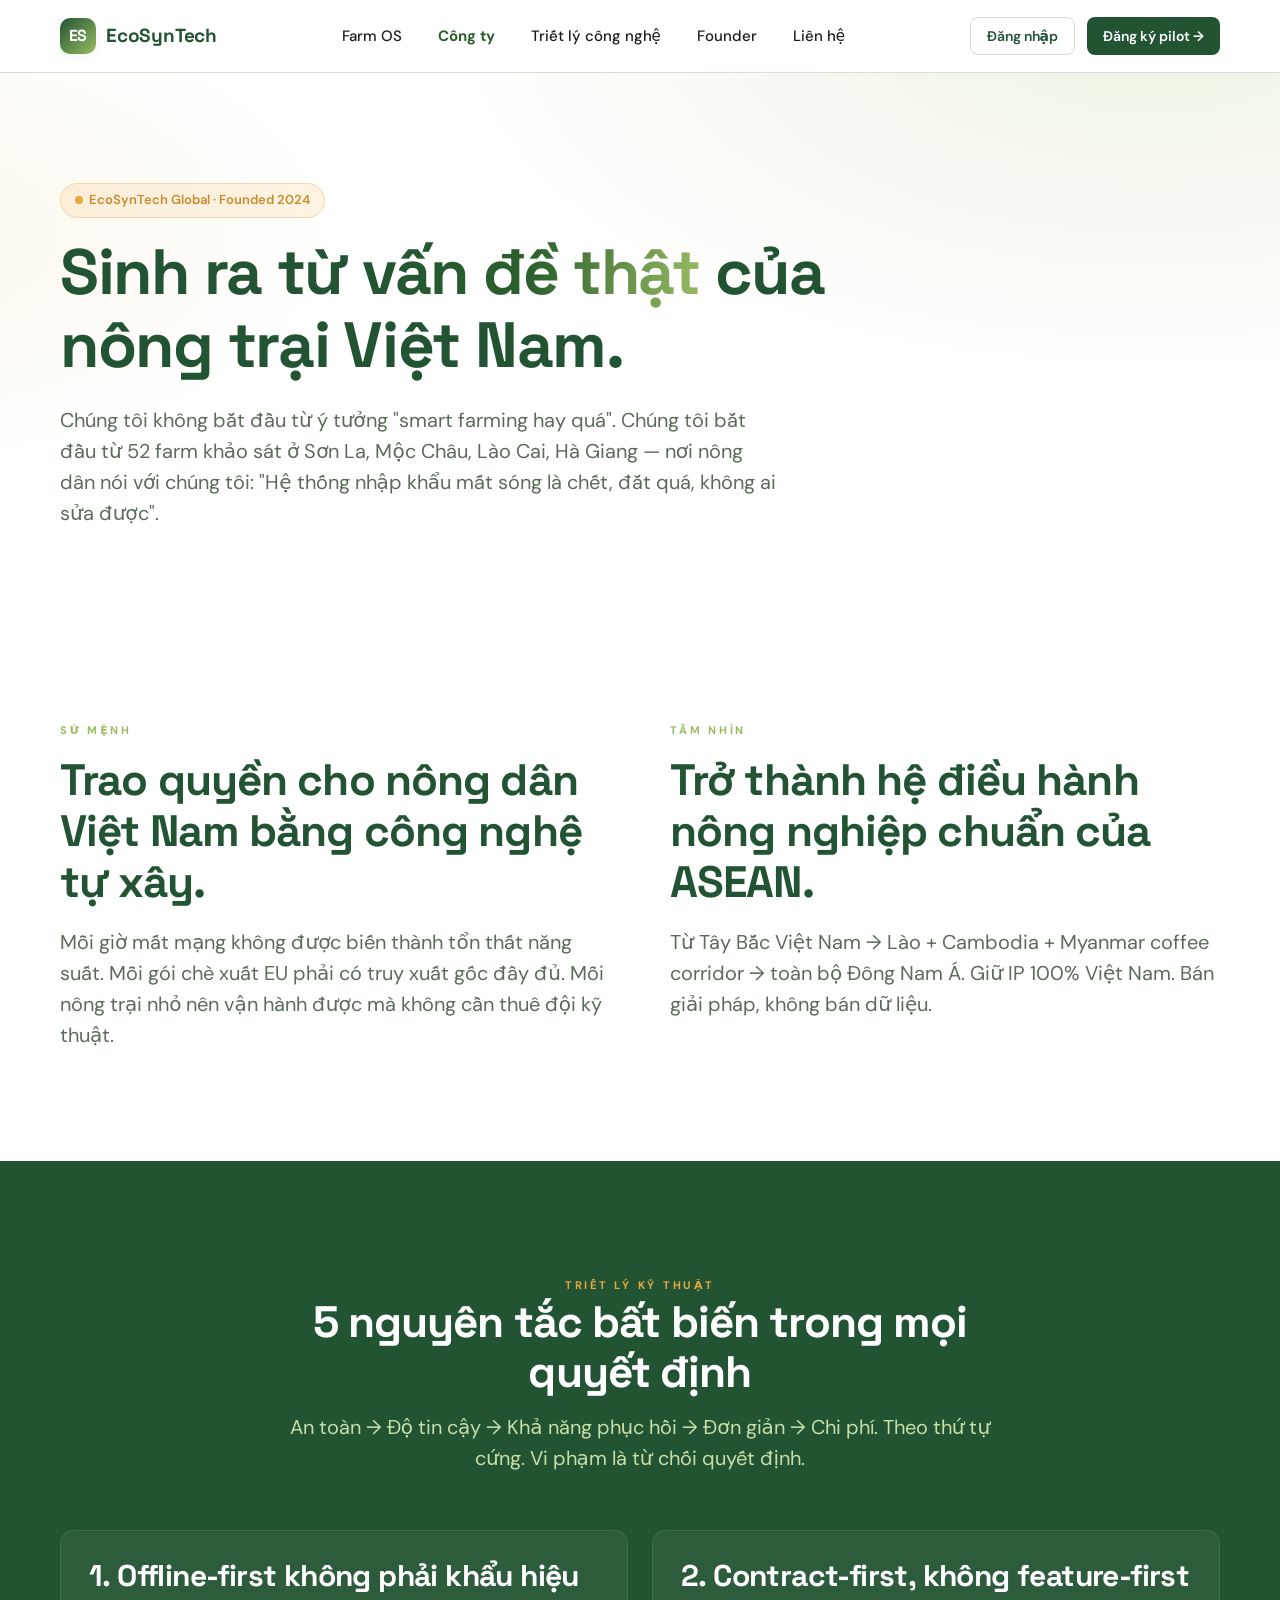
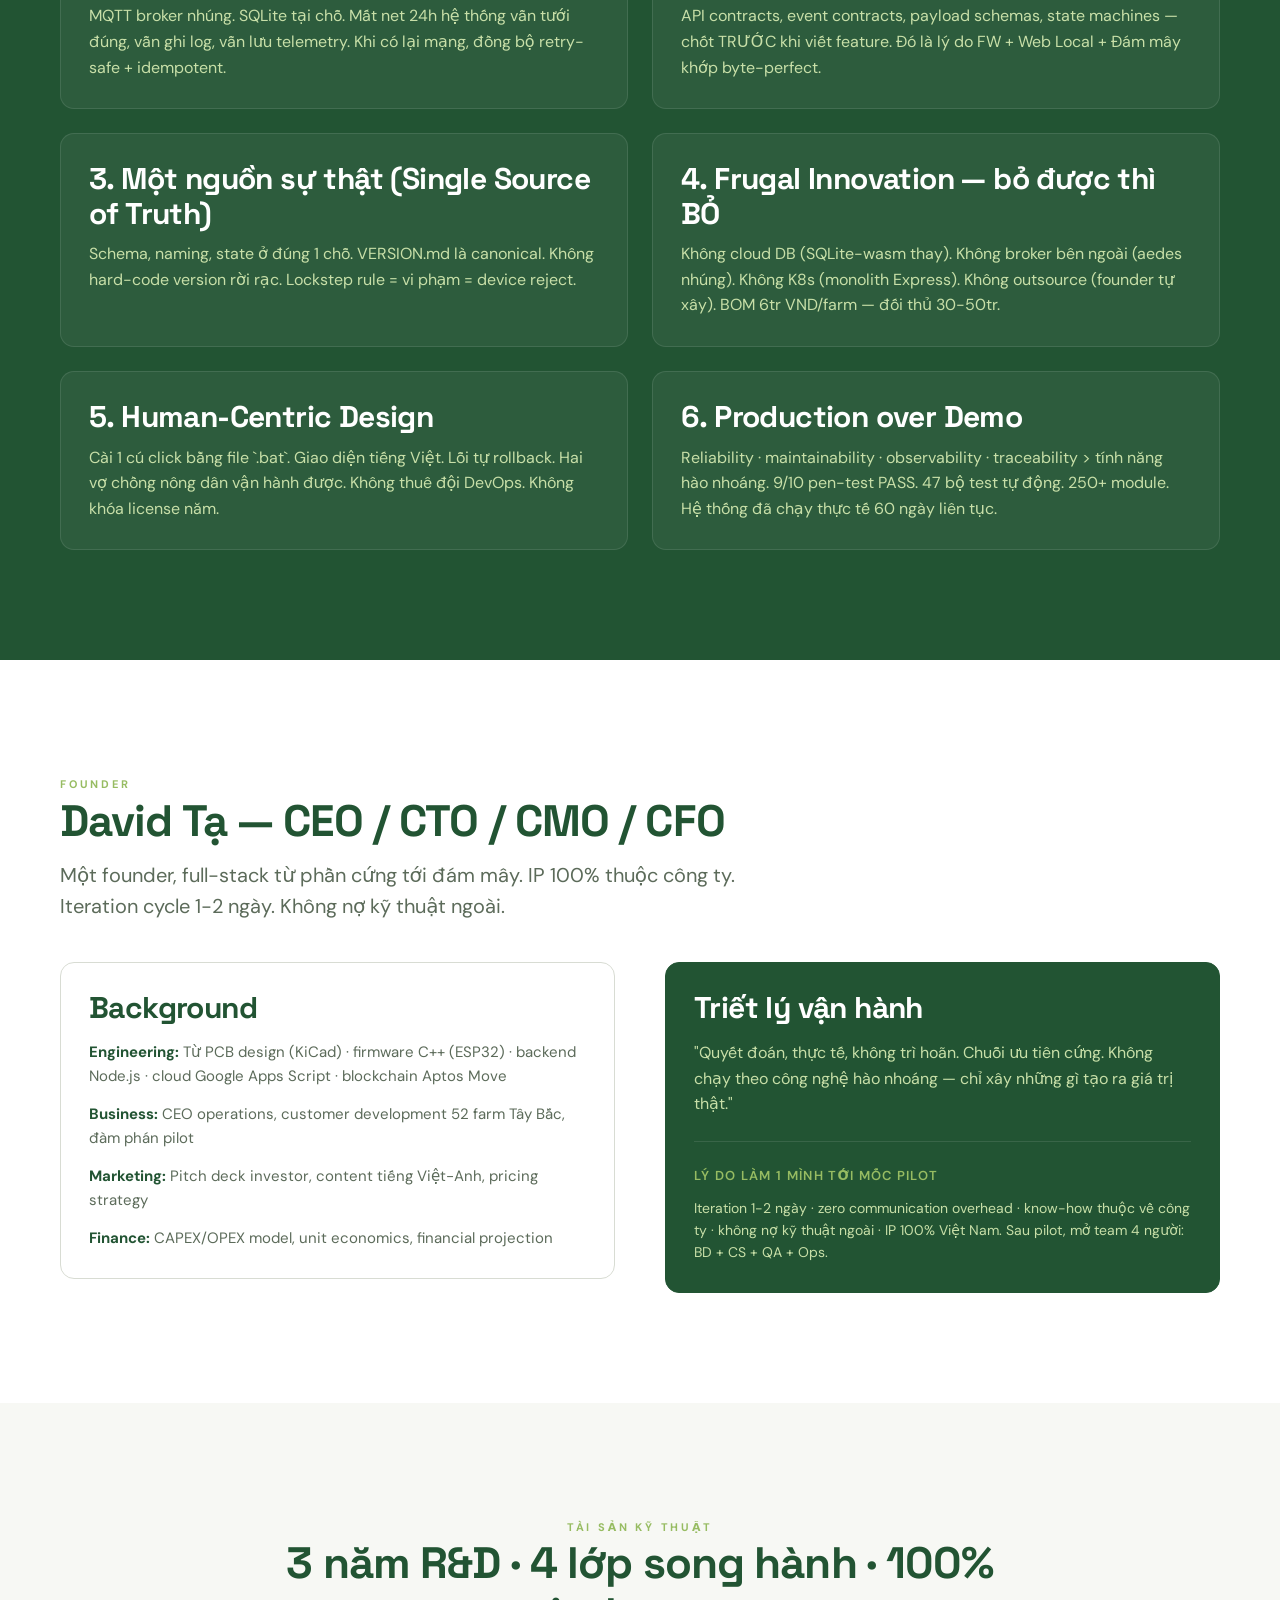
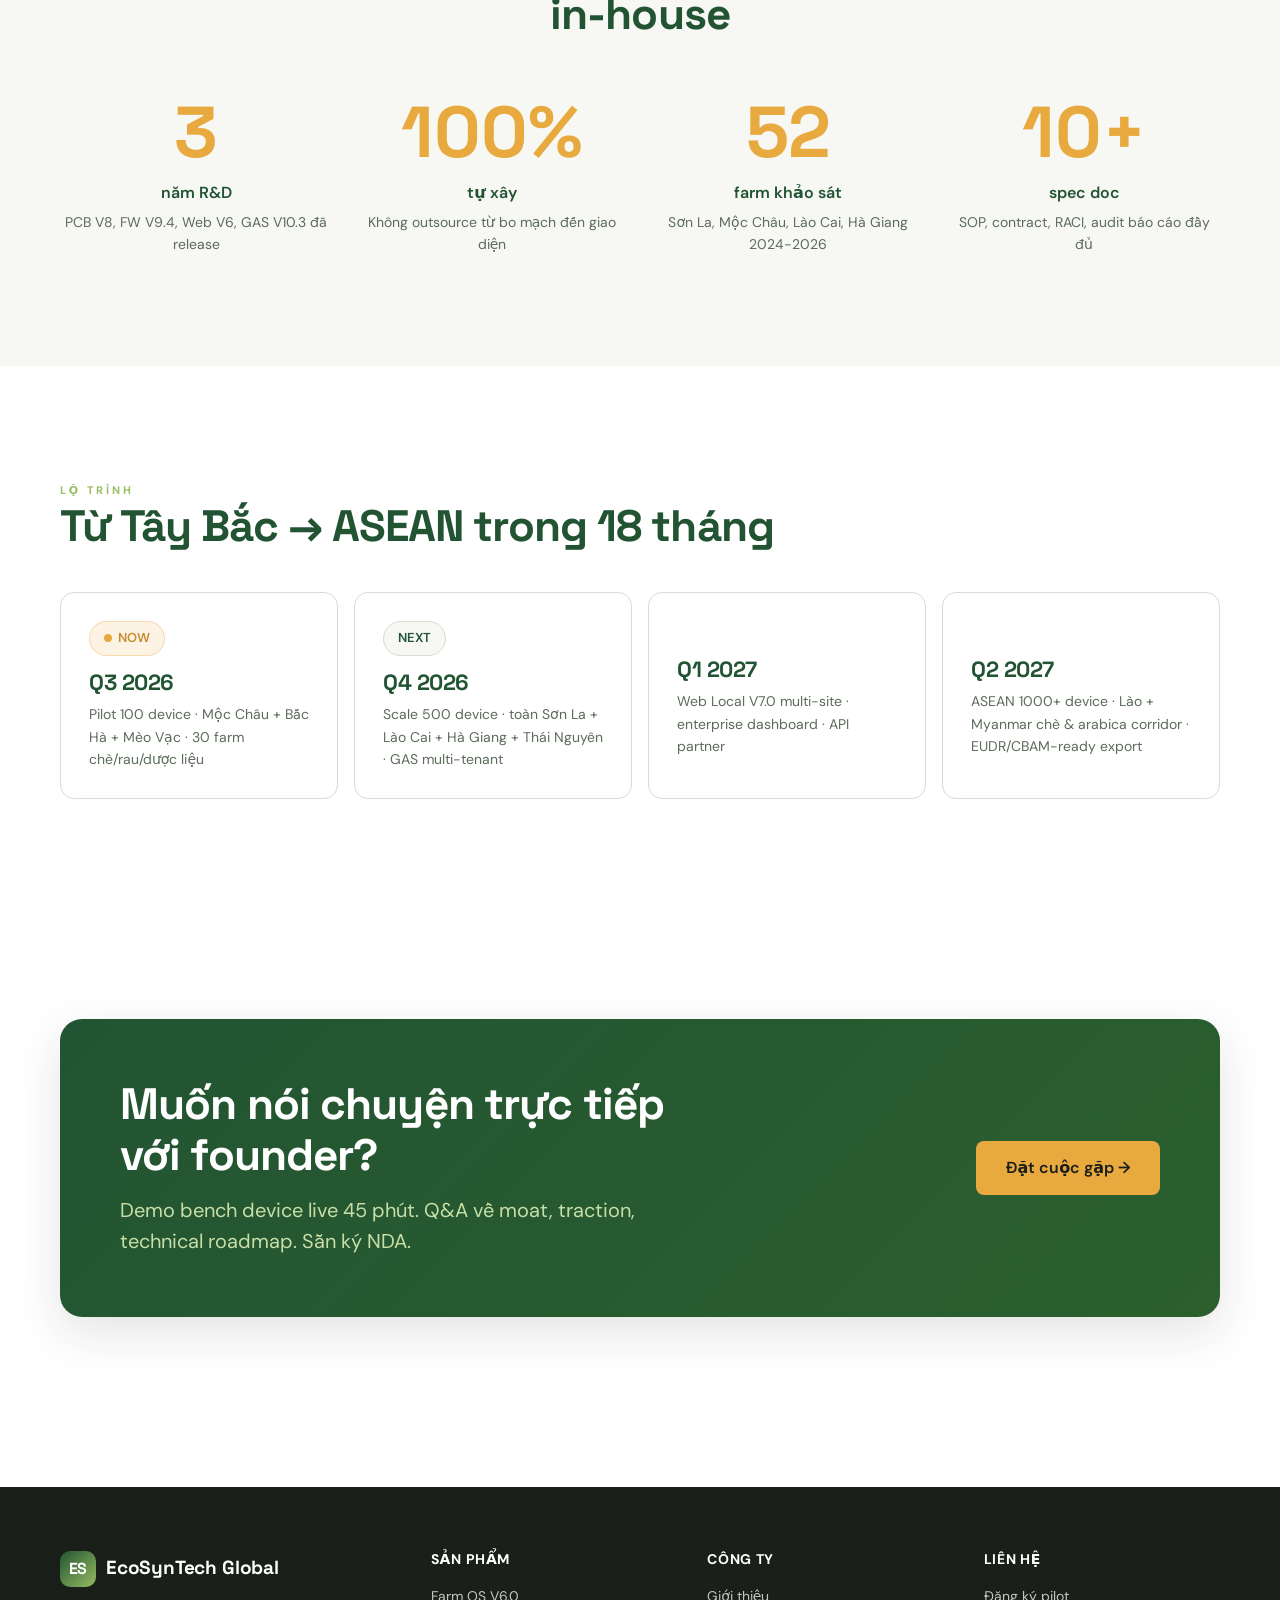
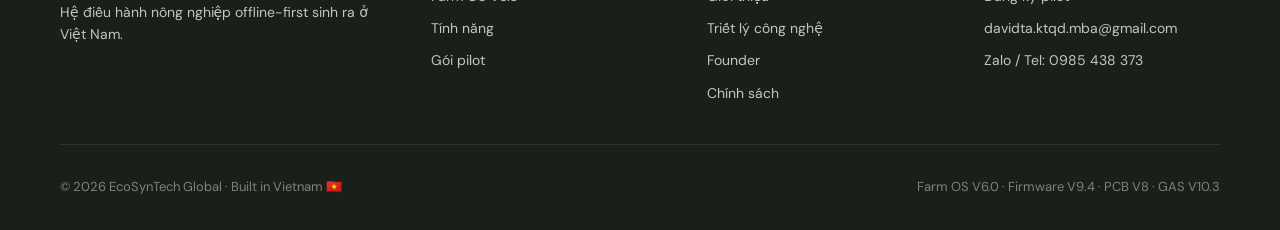
==== commit 8ea0cc1f: "fix: policies + Zalo CTA + OG meta full + JSON-LD + remove broken launcher link" ====
--- a/about.html
+++ b/about.html
@@ -10,6 +10,59 @@
 <link rel="preconnect" href="https://fonts.gstatic.com" crossorigin>
 <link href="https://fonts.googleapis.com/css2?family=DM+Sans:wght@400;500;600;700&family=Space+Grotesk:wght@400;500;600;700&display=swap" rel="stylesheet">
 <link rel="stylesheet" href="css/landing.css">
+<meta property="og:title" content="Về EcoSynTech Global — Founder, sứ mệnh, triết lý công nghệ">
+<meta property="og:description" content="EcoSynTech Global: founder full-stack tự xây từ bo mạch đến đám mây. Frugal Innovation · Human-Centric Design. Built solo in Vietnam.">
+<meta property="og:image" content="https://ecosyntech68vn.github.io/ecosyntech-landing-2026-06/og-image.png">
+<meta property="og:image:width" content="1200">
+<meta property="og:image:height" content="630">
+<meta property="og:image:type" content="image/png">
+<meta property="og:url" content="https://ecosyntech68vn.github.io/ecosyntech-landing-2026-06/about.html">
+<meta property="og:type" content="website">
+<meta property="og:site_name" content="EcoSynTech Global">
+<meta property="og:locale" content="vi_VN">
+<meta name="twitter:card" content="summary_large_image">
+<meta name="twitter:title" content="Về EcoSynTech Global — Founder, sứ mệnh, triết lý công nghệ">
+<meta name="twitter:description" content="EcoSynTech Global: founder full-stack tự xây từ bo mạch đến đám mây. Frugal Innovation · Human-Centric Design. Built solo in Vietnam.">
+<meta name="twitter:image" content="https://ecosyntech68vn.github.io/ecosyntech-landing-2026-06/og-image.png">
+<link rel="canonical" href="https://ecosyntech68vn.github.io/ecosyntech-landing-2026-06/about.html">
+<script type="application/ld+json">
+{
+  "@context": "https://schema.org",
+  "@graph": [
+    {
+      "@type": "Organization",
+      "@id": "https://ecosyntech68vn.github.io/ecosyntech-landing-2026-06/#org",
+      "name": "EcoSynTech Global",
+      "url": "https://ecosyntech68vn.github.io/ecosyntech-landing-2026-06/",
+      "logo": "https://ecosyntech68vn.github.io/ecosyntech-landing-2026-06/og-image.png",
+      "description": "Hệ điều hành nông nghiệp offline-first sinh ra ở Việt Nam.",
+      "founder": { "@type": "Person", "name": "Tạ Quang Thuận" },
+      "foundingDate": "2024",
+      "contactPoint": [{
+        "@type": "ContactPoint",
+        "telephone": "+84-985-438-373",
+        "contactType": "customer service",
+        "email": "davidta.ktqd.mba@gmail.com",
+        "areaServed": "VN",
+        "availableLanguage": ["Vietnamese", "English"]
+      }],
+      "address": {
+        "@type": "PostalAddress",
+        "addressCountry": "VN",
+        "addressRegion": "Miền Bắc"
+      }
+    },
+    {
+      "@type": "WebSite",
+      "@id": "https://ecosyntech68vn.github.io/ecosyntech-landing-2026-06/#website",
+      "url": "https://ecosyntech68vn.github.io/ecosyntech-landing-2026-06/",
+      "name": "EcoSynTech Global",
+      "publisher": { "@id": "https://ecosyntech68vn.github.io/ecosyntech-landing-2026-06/#org" },
+      "inLanguage": "vi-VN"
+    }
+  ]
+}
+</script>
 </head>
 <body>
 
@@ -29,7 +82,7 @@
       </ul>
     </nav>
     <div style="display:flex;align-items:center;gap:12px;">
-      <a href="launcher.html" class="btn btn-ghost btn-sm">Đăng nhập</a>
+      <a href="index.html" class="btn btn-ghost btn-sm">Đăng nhập</a>
       <a href="pilot.html" class="btn btn-primary btn-sm">Đăng ký pilot →</a>
       <button class="nav-toggle" id="navToggle" aria-label="Menu">☰</button>
     </div>
@@ -235,7 +288,7 @@
       </div>
       <div>
         <h4>Liên hệ</h4>
-        <ul><li><a href="pilot.html">Đăng ký pilot</a></li><li><a href="mailto:davidta.ktqd.mba@gmail.com">davidta.ktqd.mba@gmail.com</a></li></ul>
+        <ul><li><a href="pilot.html">Đăng ký pilot</a></li><li><a href="mailto:davidta.ktqd.mba@gmail.com">davidta.ktqd.mba@gmail.com</a></li><li><a href="https://zalo.me/0985438373" target="_blank" rel="noopener">Zalo / Tel: 0985 438 373</a></li></ul>
       </div>
     </div>
     <div class="footer-bottom">
